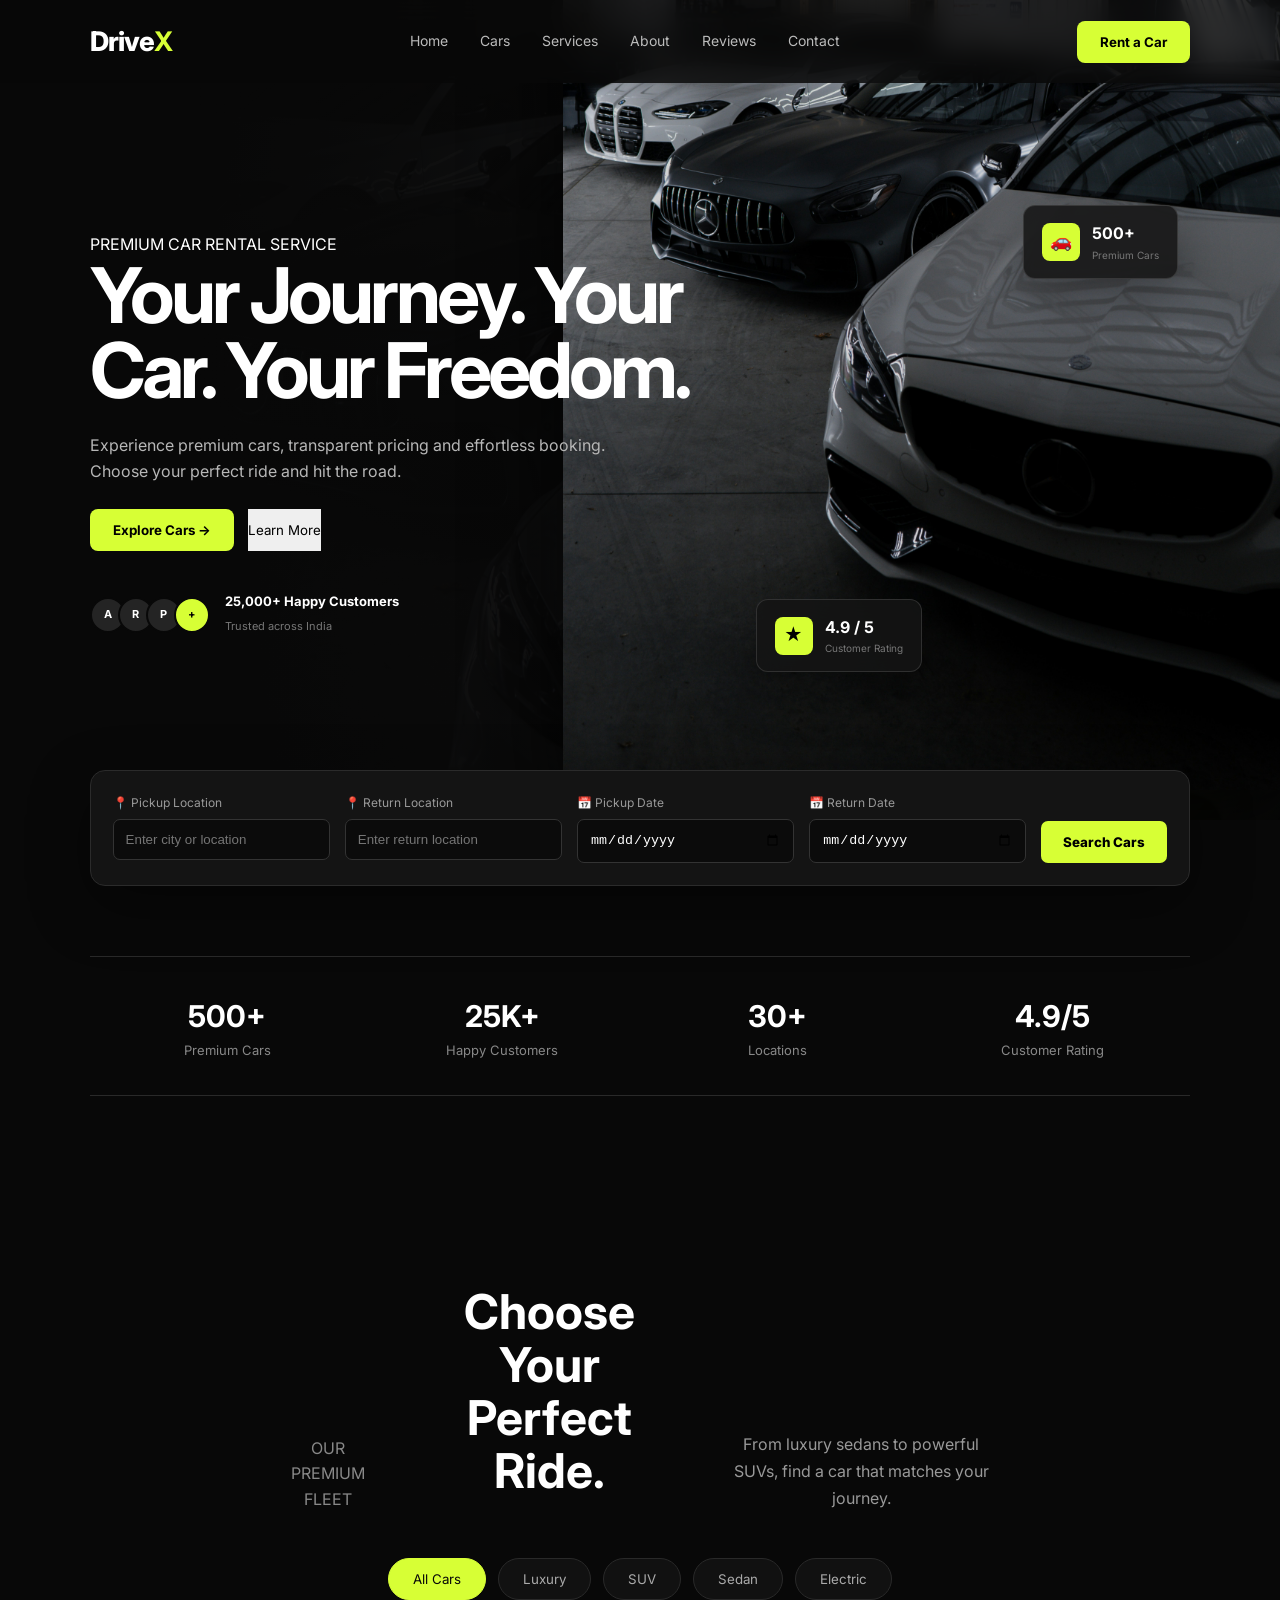
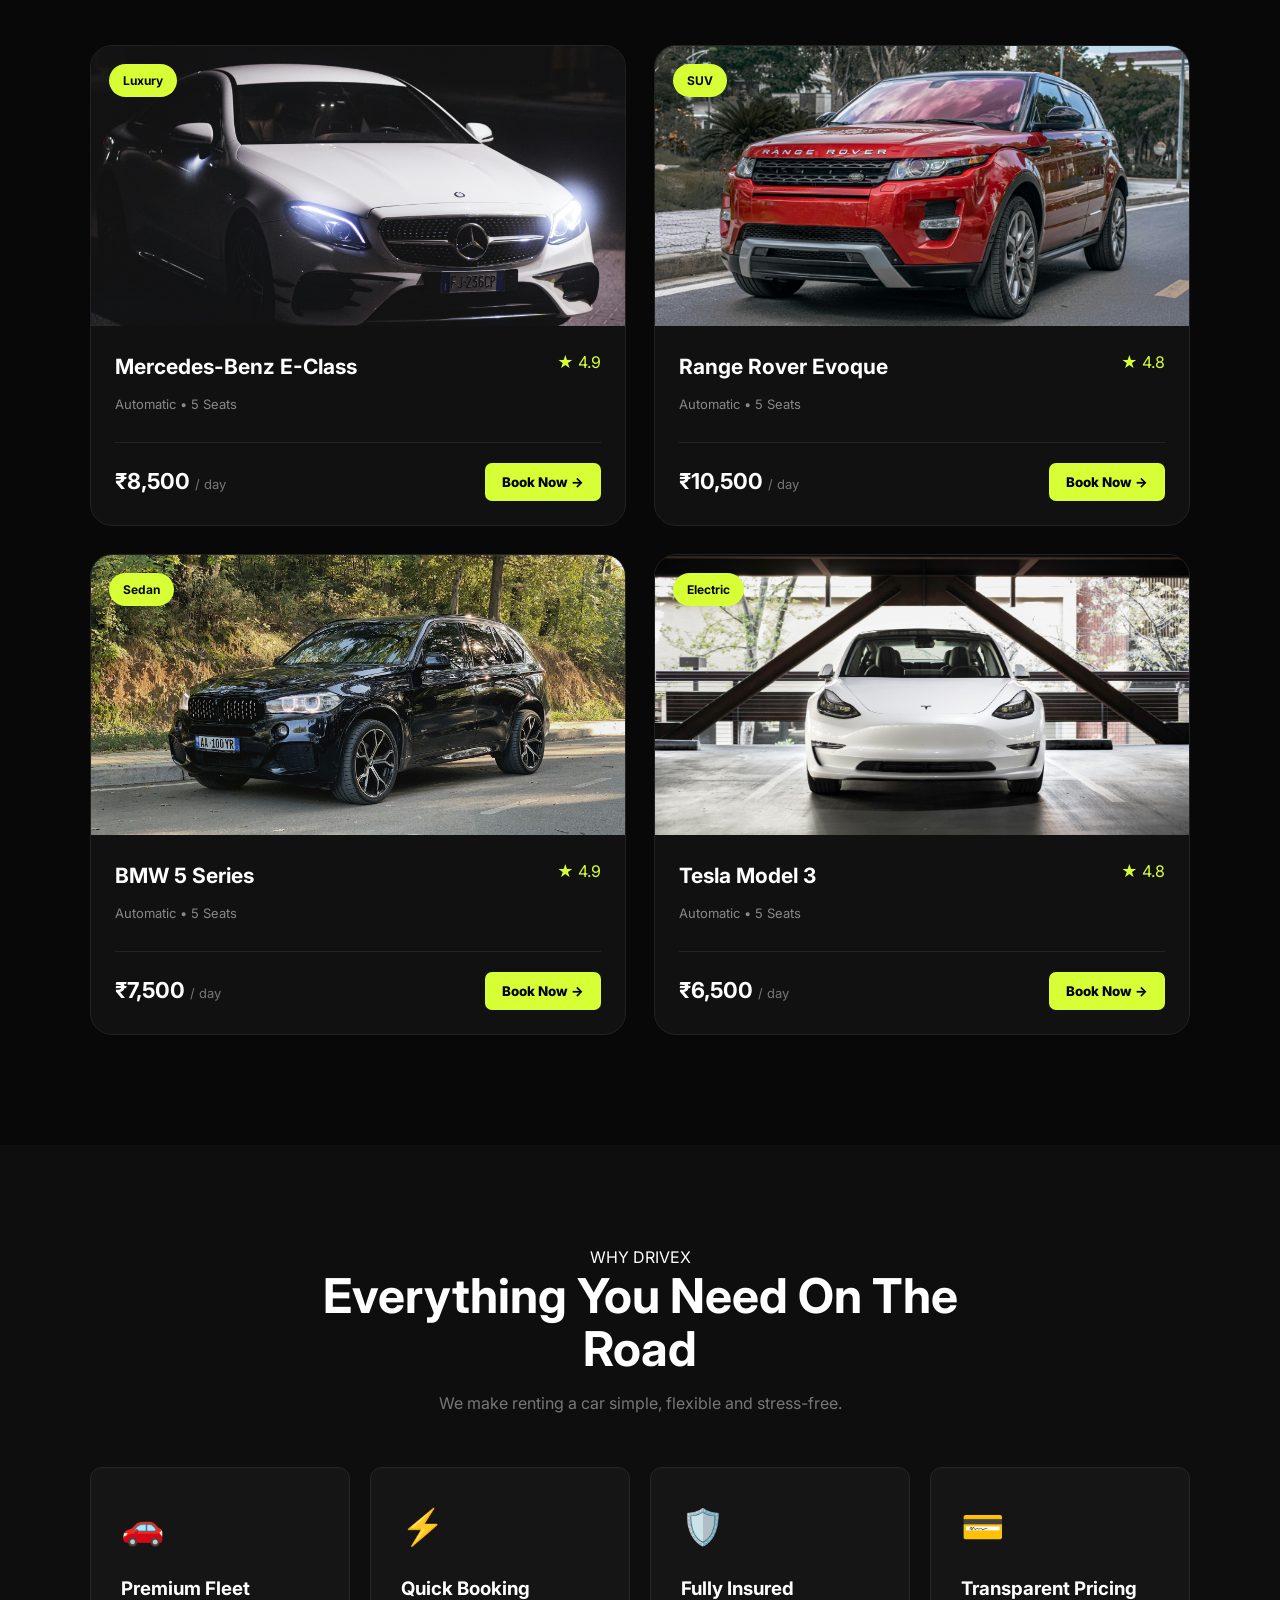
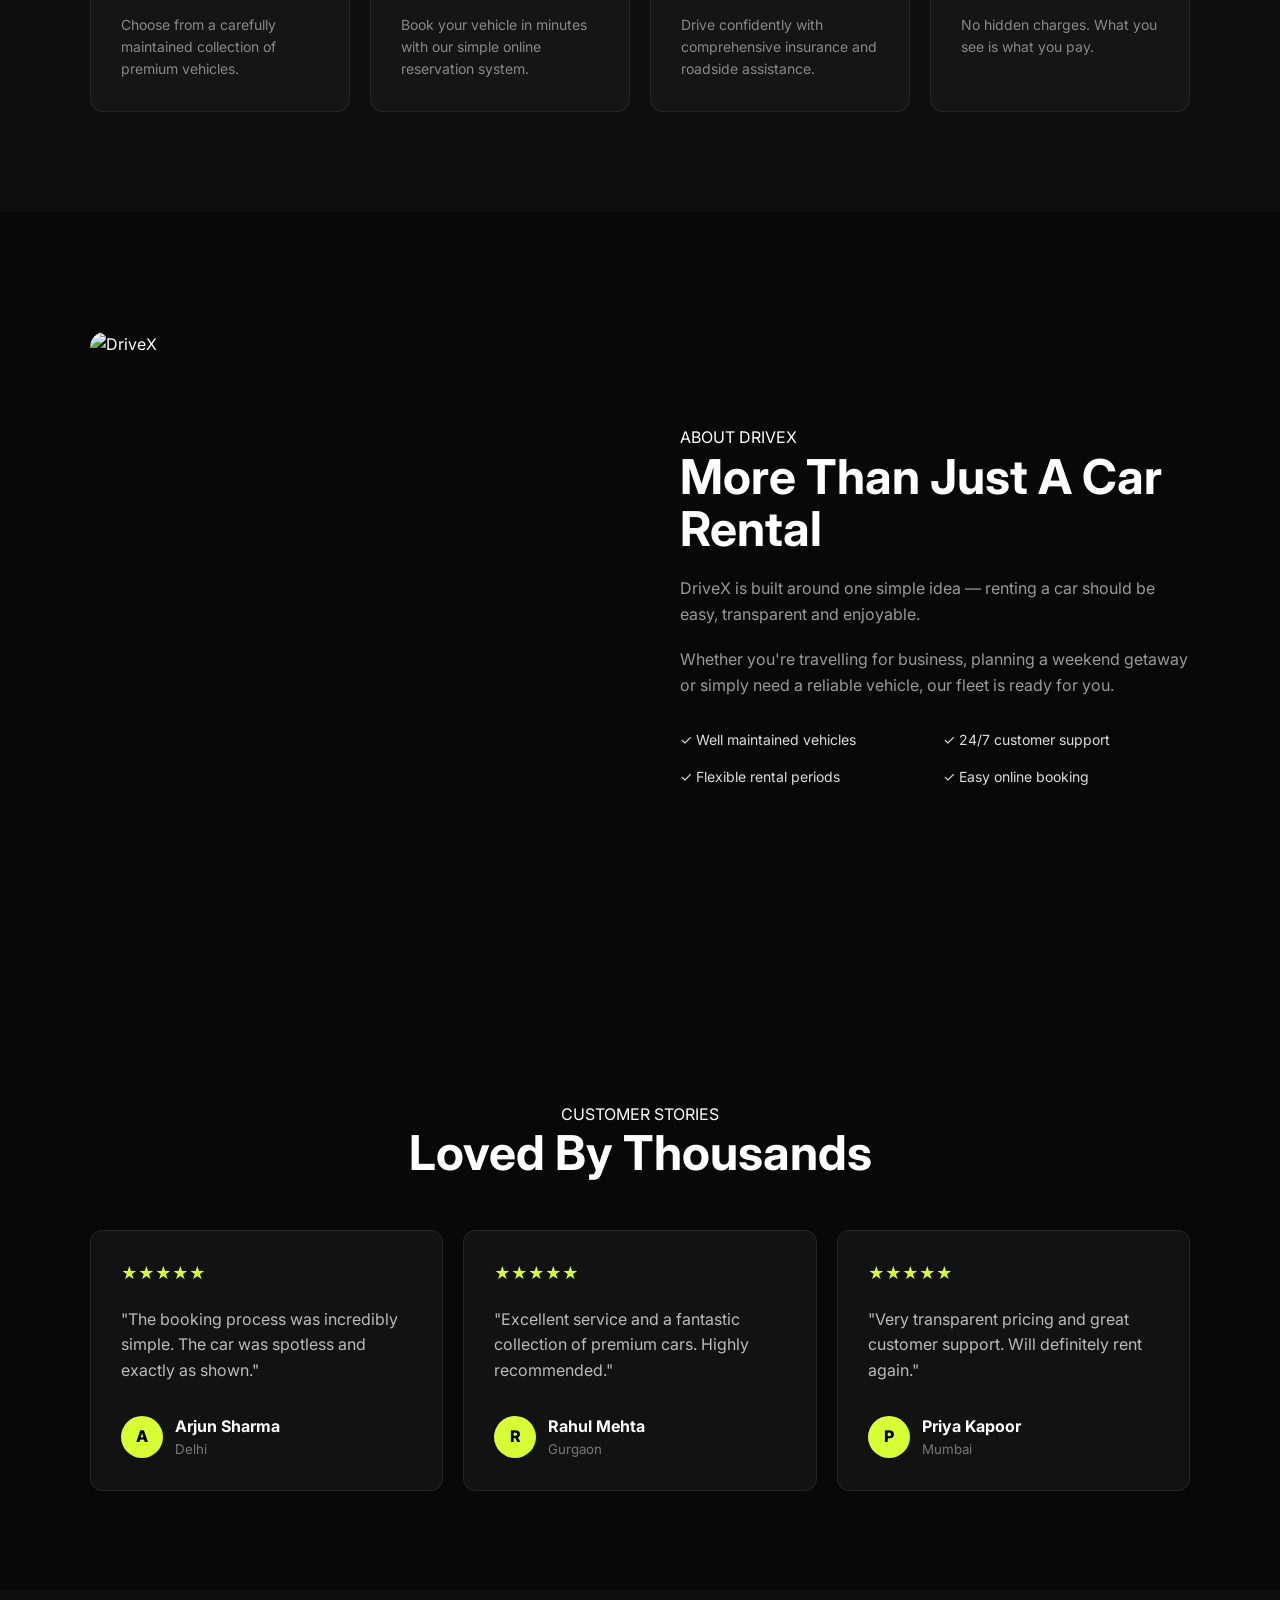
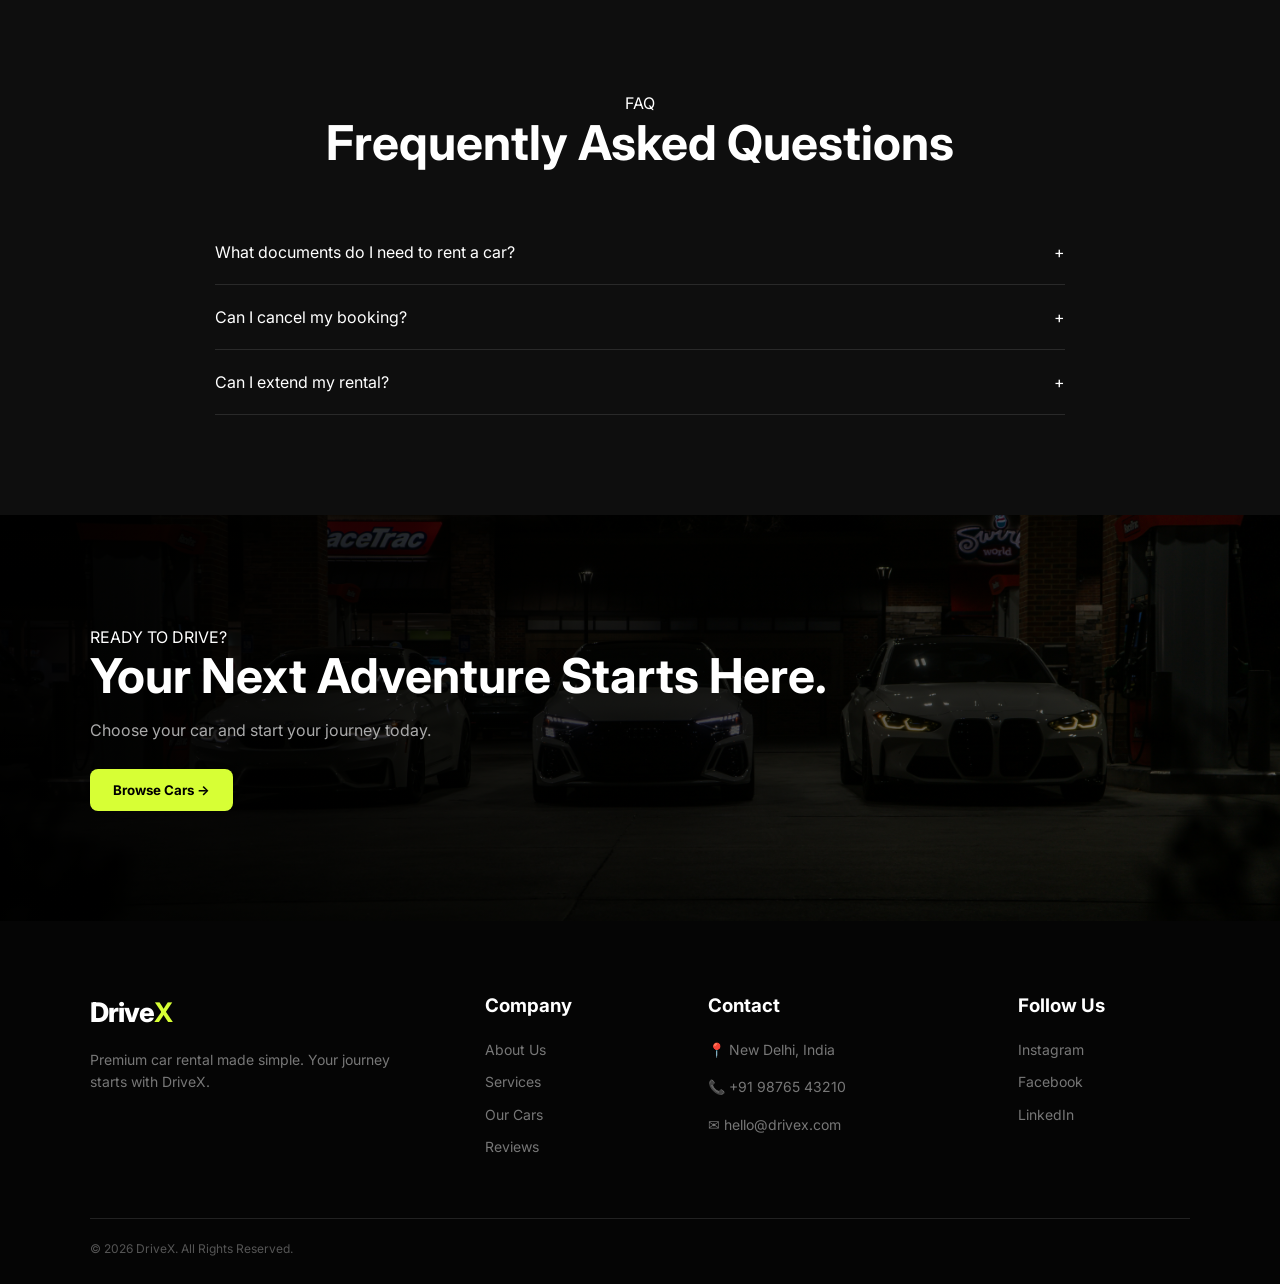
==== index.html @ 3bd1695d "My car rental website" ====
<!DOCTYPE html>
<html lang="en">
<head>
    <meta charset="UTF-8">
    <meta name="viewport" content="width=device-width, initial-scale=1.0">

    <title>DriveX - Premium Car Rental</title>

    <!-- Google Font -->
    <link rel="preconnect" href="https://fonts.googleapis.com">
    <link rel="preconnect" href="https://fonts.gstatic.com" crossorigin>
    <link href="https://fonts.googleapis.com/css2?family=Inter:wght@400;500;600;700;800&display=swap" rel="stylesheet">

    <!-- CSS -->
    <link rel="stylesheet" href="style.css">
</head>

<body>

<!-- ================= NAVBAR ================= -->

<header class="navbar">

    <div class="logo">
        <span>Drive</span><b>X</b>
    </div>

    <nav>
        <a href="#home">Home</a>
        <a href="cars.html">Cars</a>
        <a href="#services">Services</a>
        <a href="#about">About</a>
        <a href="#reviews">Reviews</a>
        <a href="#contact">Contact</a>
    </nav>

    <button class="nav-btn" onclick="scrollToCars()">
        Rent a Car
    </button>

    <div class="menu-btn" onclick="toggleMenu()">☰</div>

</header>


<!-- ================= HERO ================= -->

<section class="hero" id="home">

    <div class="hero-bg"></div>

    <div class="hero-content">

        <p class="small-heading">
            PREMIUM CAR RENTAL SERVICE
        </p>

        <h1>
            Your Journey.
            <span>Your Car.</span>
            Your Freedom.
        </h1>

        <p class="hero-text">
            Experience premium cars, transparent pricing and effortless
            booking. Choose your perfect ride and hit the road.
        </p>

        <div class="hero-buttons">

            <button class="primary-btn" onclick="scrollToCars()">
                Explore Cars →
            </button>

            <button class="secondary-btn" onclick="showAbout()">
                Learn More
            </button>

        </div>

        <div class="hero-trust">

            <div class="avatars">
                <div>A</div>
                <div>R</div>
                <div>P</div>
                <div>+</div>
            </div>

            <div>
                <strong>25,000+ Happy Customers</strong>
                <small>Trusted across India</small>
            </div>

        </div>

    </div>


    <div class="hero-car">

        <img src="images/hero-background.jpg" alt="Premium Rental Car">

        <div class="car-glow"></div>

    </div>


    <div class="floating-card available-card">

        <div class="floating-icon">🚗</div>

        <div>
            <strong>500+</strong>
            <small>Premium Cars</small>
        </div>

    </div>


    <div class="floating-card rating-card">

        <div class="rating-big">★</div>

        <div>
            <strong>4.9 / 5</strong>
            <small>Customer Rating</small>
        </div>

    </div>

</section>

<!-- ================= SEARCH BOX ================= -->

<section class="search-section">

    <div class="search-box">

        <div class="search-item">
            <label>📍 Pickup Location</label>
            <input type="text" id="pickup" placeholder="Enter city or location">
        </div>

        <div class="search-item">
            <label>📍 Return Location</label>
            <input type="text" id="returnLocation" placeholder="Enter return location">
        </div>

        <div class="search-item">
            <label>📅 Pickup Date</label>
            <input type="date" id="pickupDate">
        </div>

        <div class="search-item">
            <label>📅 Return Date</label>
            <input type="date" id="returnDate">
        </div>

        <button class="search-btn" onclick="searchCars()">
            Search Cars
        </button>

    </div>

</section>


<!-- ================= STATS ================= -->

<section class="stats">

    <div>
        <h2>500+</h2>
        <p>Premium Cars</p>
    </div>

    <div>
        <h2>25K+</h2>
        <p>Happy Customers</p>
    </div>

    <div>
        <h2>30+</h2>
        <p>Locations</p>
    </div>

    <div>
        <h2>4.9/5</h2>
        <p>Customer Rating</p>
    </div>

</section>


<!-- ================= CARS ================= -->

<section class="cars" id="cars">

    <div class="section-heading">

        <p class="small-heading">OUR PREMIUM FLEET</p>

        <h2>Choose Your Perfect Ride.</h2>

        <p>
            From luxury sedans to powerful SUVs, find a car
            that matches your journey.
        </p>

    </div>

    <!-- Filters -->

    <div class="car-filters">

        <button class="filter-btn active" onclick="filterCars('all')">
            All Cars
        </button>

        <button class="filter-btn" onclick="filterCars('luxury')">
            Luxury
        </button>

        <button class="filter-btn" onclick="filterCars('suv')">
            SUV
        </button>

        <button class="filter-btn" onclick="filterCars('sedan')">
            Sedan
        </button>

        <button class="filter-btn" onclick="filterCars('electric')">
            Electric
        </button>

    </div>


    <!-- Cars -->

    <div class="car-grid">


        <!-- Car 1 -->

        <div class="car-card" data-category="luxury">

            <div class="car-image">

                <img src="images/mercedes-benz-eclass.jpg"
                     alt="Mercedes Benz E-Class">

                <span class="car-badge">
                    Luxury
                </span>

            </div>

            <div class="car-info">

                <div class="car-title">

                    <div>
                        <h3>Mercedes-Benz E-Class</h3>
                        <span>Automatic • 5 Seats</span>
                    </div>

                    <div class="car-rating">
                        ★ 4.9
                    </div>

                </div>

                <div class="car-bottom">

                    <div class="price">
                        ₹8,500
                        <small>/ day</small>
                    </div>

                    <button
                        class="book-btn"
                        onclick="openBooking('Mercedes-Benz E-Class',8500)">
                        Book Now →
                    </button>

                </div>

            </div>

        </div>


        <!-- Car 2 -->

        <div class="car-card" data-category="suv">

            <div class="car-image">

                <img src="images/range-rover-evoque.jpg"
                     alt="Range Rover Evoque">

                <span class="car-badge">
                    SUV
                </span>

            </div>

            <div class="car-info">

                <div class="car-title">

                    <div>
                        <h3>Range Rover Evoque</h3>
                        <span>Automatic • 5 Seats</span>
                    </div>

                    <div class="car-rating">
                        ★ 4.8
                    </div>

                </div>

                <div class="car-bottom">

                    <div class="price">
                        ₹10,500
                        <small>/ day</small>
                    </div>

                    <button
                        class="book-btn"
                        onclick="openBooking('Range Rover Evoque',10500)">
                        Book Now →
                    </button>

                </div>

            </div>

        </div>


        <!-- Car 3 -->

        <div class="car-card" data-category="sedan">

            <div class="car-image">

                <img src="images/bmw-x5.jpg"
                     alt="BMW 5 Series">

                <span class="car-badge">
                    Sedan
                </span>

            </div>

            <div class="car-info">

                <div class="car-title">

                    <div>
                        <h3>BMW 5 Series</h3>
                        <span>Automatic • 5 Seats</span>
                    </div>

                    <div class="car-rating">
                        ★ 4.9
                    </div>

                </div>

                <div class="car-bottom">

                    <div class="price">
                        ₹7,500
                        <small>/ day</small>
                    </div>

                    <button
                        class="book-btn"
                        onclick="openBooking('BMW 5 Series',7500)">
                        Book Now →
                    </button>

                </div>

            </div>

        </div>


        <!-- Car 4 -->

        <div class="car-card" data-category="electric">

            <div class="car-image">

                <img src="images/tesla-model3.jpg"
                     alt="Tesla Model 3">

                <span class="car-badge">
                    Electric
                </span>

            </div>

            <div class="car-info">

                <div class="car-title">

                    <div>
                        <h3>Tesla Model 3</h3>
                        <span>Automatic • 5 Seats</span>
                    </div>

                    <div class="car-rating">
                        ★ 4.8
                    </div>

                </div>

                <div class="car-bottom">

                    <div class="price">
                        ₹6,500
                        <small>/ day</small>
                    </div>

                    <button
                        class="book-btn"
                        onclick="openBooking('Tesla Model 3',6500)">
                        Book Now →
                    </button>

                </div>

            </div>

        </div>

    </div>

</section>


<!-- ================= SERVICES ================= -->

<section class="services" id="services">

    <div class="center-heading">

        <p class="small-heading">WHY DRIVEX</p>

        <h2>
            Everything You Need
            <span>On The Road</span>
        </h2>

        <p>
            We make renting a car simple, flexible and stress-free.
        </p>

    </div>


    <div class="service-grid">

        <div class="service-card">
            <div class="service-icon">🚗</div>
            <h3>Premium Fleet</h3>
            <p>
                Choose from a carefully maintained collection
                of premium vehicles.
            </p>
        </div>

        <div class="service-card">
            <div class="service-icon">⚡</div>
            <h3>Quick Booking</h3>
            <p>
                Book your vehicle in minutes with our simple
                online reservation system.
            </p>
        </div>

        <div class="service-card">
            <div class="service-icon">🛡️</div>
            <h3>Fully Insured</h3>
            <p>
                Drive confidently with comprehensive insurance
                and roadside assistance.
            </p>
        </div>

        <div class="service-card">
            <div class="service-icon">💳</div>
            <h3>Transparent Pricing</h3>
            <p>
                No hidden charges. What you see is what
                you pay.
            </p>
        </div>

    </div>

</section>


<!-- ================= ABOUT ================= -->

<section class="about" id="about">

    <div class="about-image">

        <img src="images/main-profile.jpg" alt="DriveX">

    </div>

    <div class="about-content">

        <p class="small-heading">ABOUT DRIVEX</p>

        <h2>
            More Than Just
            <span>A Car Rental</span>
        </h2>

        <p>
            DriveX is built around one simple idea — renting a car
            should be easy, transparent and enjoyable.
        </p>

        <p>
            Whether you're travelling for business, planning a
            weekend getaway or simply need a reliable vehicle,
            our fleet is ready for you.
        </p>

        <div class="about-points">

            <div>✓ Well maintained vehicles</div>
            <div>✓ 24/7 customer support</div>
            <div>✓ Flexible rental periods</div>
            <div>✓ Easy online booking</div>

        </div>

    </div>

</section>


<!-- ================= REVIEWS ================= -->

<section class="reviews" id="reviews">

    <div class="center-heading">

        <p class="small-heading">CUSTOMER STORIES</p>

        <h2>
            Loved By
            <span>Thousands</span>
        </h2>

    </div>


    <div class="review-grid">

        <div class="review-card">

            <div class="stars">★★★★★</div>

            <p>
                "The booking process was incredibly simple.
                The car was spotless and exactly as shown."
            </p>

            <div class="review-user">
                <div class="avatar">A</div>

                <div>
                    <strong>Arjun Sharma</strong>
                    <small>Delhi</small>
                </div>
            </div>

        </div>


        <div class="review-card">

            <div class="stars">★★★★★</div>

            <p>
                "Excellent service and a fantastic collection
                of premium cars. Highly recommended."
            </p>

            <div class="review-user">
                <div class="avatar">R</div>

                <div>
                    <strong>Rahul Mehta</strong>
                    <small>Gurgaon</small>
                </div>
            </div>

        </div>


        <div class="review-card">

            <div class="stars">★★★★★</div>

            <p>
                "Very transparent pricing and great customer
                support. Will definitely rent again."
            </p>

            <div class="review-user">
                <div class="avatar">P</div>

                <div>
                    <strong>Priya Kapoor</strong>
                    <small>Mumbai</small>
                </div>
            </div>

        </div>

    </div>

</section>


<!-- ================= FAQ ================= -->

<section class="faq">

    <div class="center-heading">

        <p class="small-heading">FAQ</p>

        <h2>
            Frequently Asked
            <span>Questions</span>
        </h2>

    </div>


    <div class="faq-container">

        <div class="faq-item">

            <button onclick="toggleFAQ(this)">
                What documents do I need to rent a car?
                <span>+</span>
            </button>

            <div class="faq-answer">
                You generally need a valid driving licence,
                government ID and a valid payment method.
            </div>

        </div>


        <div class="faq-item">

            <button onclick="toggleFAQ(this)">
                Can I cancel my booking?
                <span>+</span>
            </button>

            <div class="faq-answer">
                Yes. Cancellation policies depend on the
                selected vehicle and booking plan.
            </div>

        </div>


        <div class="faq-item">

            <button onclick="toggleFAQ(this)">
                Can I extend my rental?
                <span>+</span>
            </button>

            <div class="faq-answer">
                Yes, rental periods can be extended depending
                on vehicle availability.
            </div>

        </div>

    </div>

</section>


<!-- ================= CTA ================= -->

<section class="cta">

    <div>

        <p class="small-heading">READY TO DRIVE?</p>

        <h2>
            Your Next Adventure
            <span>Starts Here.</span>
        </h2>

        <p>
            Choose your car and start your journey today.
        </p>

        <button class="primary-btn" onclick="scrollToCars()">
            Browse Cars →
        </button>

    </div>

</section>


<!-- ================= FOOTER ================= -->

<footer id="contact">

    <div class="footer-grid">

        <div>

            <div class="logo">
                <span>Drive</span><b>X</b>
            </div>

            <p>
                Premium car rental made simple.
                Your journey starts with DriveX.
            </p>

        </div>


        <div>

            <h3>Company</h3>

            <a href="#about">About Us</a>
            <a href="#services">Services</a>
            <a href="cars.html">Our Cars</a>
            <a href="#reviews">Reviews</a>

        </div>


        <div>

            <h3>Contact</h3>

            <p>📍 New Delhi, India</p>
            <p>📞 +91 98765 43210</p>
            <p>✉ hello@drivex.com</p>

        </div>


        <div>

            <h3>Follow Us</h3>

            <div class="socials">
                <span>Instagram</span>
                <span>Facebook</span>
                <span>LinkedIn</span>
            </div>

        </div>

    </div>


    <div class="copyright">

        © 2026 DriveX. All Rights Reserved.

    </div>

</footer>


<!-- ================= BOOKING MODAL ================= -->

<div class="modal" id="bookingModal">

    <!-- modal ka heading / selected car wala code -->

    <div class="booking-form">

        <!-- YAHAN mera naya form code -->

    </div>

    <!-- total price / confirm button wala code -->

</div>


<!-- JAVASCRIPT -->

<script src="script.js"></script>

</body>
</html>
---- style.css ----
/* =========================
   GLOBAL
========================= */

* {
    margin: 0;
    padding: 0;
    box-sizing: border-box;
}

html {
    scroll-behavior: smooth;
}

body {
    font-family: "Inter", sans-serif;
    background: #080808;
    color: #ffffff;
    line-height: 1.6;
}

img {
    width: 100%;
    display: block;
}

button {
    font-family: inherit;
    cursor: pointer;
    border: none;
}

a {
    text-decoration: none;
    color: inherit;
}


/* =========================
   NAVBAR
========================= */

.navbar {
    position: fixed;
    top: 0;
    left: 0;
    width: 100%;
    z-index: 1000;

    display: flex;
    align-items: center;
    justify-content: space-between;

    padding: 20px 7%;

    background: rgba(8, 8, 8, 0.8);
    backdrop-filter: blur(15px);
}

.logo {
    font-size: 27px;
    font-weight: 800;
    letter-spacing: -1px;
}

.logo b {
    color: #d7ff35;
}

.navbar nav {
    display: flex;
    gap: 32px;
}

.navbar nav a {
    font-size: 14px;
    color: #bbbbbb;
    transition: 0.3s;
}

.navbar nav a:hover {
    color: #d7ff35;
}

.nav-btn,
.primary-btn {
    background: #d7ff35;
    color: #000;
    padding: 13px 23px;
    border-radius: 8px;
    font-weight: 700;
    transition: 0.3s;
}

.nav-btn:hover,
.primary-btn:hover {
    transform: translateY(-3px);
    box-shadow: 0 10px 30px rgba(215,255,53,0.2);
}

.menu-btn {
    display: none;
    font-size: 25px;
}


/* =========================
   PREMIUM HERO UPDATE
========================= */

.hero {
    min-height: 820px;
    position: relative;
    overflow: hidden;

    display: flex;
    align-items: center;

    padding: 150px 7% 100px;

    background: #080808;
}

.hero-bg {
    position: absolute;
    inset: 0;

    background:
        linear-gradient(
            90deg,
            #080808 15%,
            rgba(8,8,8,0.90) 42%,
            rgba(8,8,8,0.25) 75%,
            rgba(8,8,8,0.8)
        ),
        url("images/hero-background.jpg");

    background-size: cover;
    background-position: center;

    opacity: 0.55;

    z-index: 0;
}

.hero-content {
    position: relative;
    z-index: 5;

    width: 55%;
    max-width: 700px;
}

.hero h1 {
    font-size: clamp(50px, 6vw, 82px);
    line-height: 0.98;
    letter-spacing: -4px;
    margin-bottom: 25px;
}

.hero-text {
    max-width: 550px;
    margin: 25px 0;
    color: #b7b7b7;
    font-size: 16px;
}

.hero-buttons {
    display: flex;
    gap: 14px;
}

.hero-trust {
    display: flex;
    align-items: center;
    gap: 15px;
    margin-top: 40px;
}

.avatars {
    display: flex;
}

.avatars div {
    width: 36px;
    height: 36px;

    display: grid;
    place-items: center;

    border-radius: 50%;

    background: #242424;

    border: 2px solid #080808;

    margin-left: -8px;

    color: white;

    font-size: 11px;
    font-weight: 700;
}

.avatars div:first-child {
    margin-left: 0;
}

.avatars div:last-child {
    background: #d7ff35;
    color: #000;
}

.hero-trust strong {
    display: block;
    font-size: 13px;
}

.hero-trust small {
    color: #777;
    font-size: 11px;
}


/* BIG CAR */

.hero-car {
    position: absolute;

    right: -2%;
    bottom: 30px;

    width: 58%;

    z-index: 2;
}

.hero-car img {
    width: 100%;
    object-fit: contain;

    filter:
        drop-shadow(0 35px 45px rgba(0,0,0,0.8));

    animation: carFloat 5s ease-in-out infinite;
}

@keyframes carFloat {

    0% {
        transform: translateY(0);
    }

    50% {
        transform: translateY(-12px);
    }

    100% {
        transform: translateY(0);
    }

}


/* CAR GLOW */

.car-glow {
    position: absolute;

    width: 70%;
    height: 100px;

    bottom: 5px;
    left: 15%;

    background: #d7ff35;

    filter: blur(70px);

    opacity: 0.12;

    z-index: -1;
}


/* FLOATING CARDS */

.floating-card {
    position: absolute;
    z-index: 10;

    display: flex;
    align-items: center;
    gap: 12px;

    padding: 15px 18px;

    background: rgba(20,20,20,0.85);

    border: 1px solid rgba(255,255,255,0.12);

    backdrop-filter: blur(15px);

    border-radius: 12px;

    box-shadow: 0 20px 50px rgba(0,0,0,0.35);
}

.floating-card strong {
    display: block;
    font-size: 16px;
}

.floating-card small {
    display: block;
    color: #777;
    font-size: 10px;
}

.floating-icon {
    width: 38px;
    height: 38px;

    display: grid;
    place-items: center;

    background: #d7ff35;

    border-radius: 8px;

    font-size: 18px;
}

.available-card {
    right: 8%;
    top: 25%;

    animation: floatCard 4s ease-in-out infinite;
}

.rating-card {
    right: 28%;
    bottom: 18%;

    animation: floatCard 4s 1s ease-in-out infinite;
}

.rating-big {
    width: 38px;
    height: 38px;

    display: grid;
    place-items: center;

    background: #d7ff35;

    color: #000;

    border-radius: 8px;

    font-size: 18px;
}

@keyframes floatCard {

    0% {
        transform: translateY(0);
    }

    50% {
        transform: translateY(-8px);
    }

    100% {
        transform: translateY(0);
    }

}


/* MOBILE */

@media (max-width: 900px) {

    .hero {
        min-height: 900px;
        align-items: flex-start;
        padding-top: 130px;
    }

    .hero-content {
        width: 100%;
    }

    .hero-car {
        width: 90%;
        right: -15%;
        bottom: 40px;
    }

    .available-card {
        right: 5%;
        top: 55%;
    }

    .rating-card {
        left: 5%;
        right: auto;
        bottom: 12%;
    }

}

@media (max-width: 600px) {

    .hero {
        min-height: 850px;
    }

    .hero h1 {
        font-size: 48px;
        letter-spacing: -3px;
    }

    .hero-car {
        width: 110%;
        right: -25%;
        bottom: 70px;
    }

    .floating-card {
        padding: 10px 12px;
    }

    .available-card {
        top: 53%;
    }

    .rating-card {
        bottom: 9%;
    }

}   


/* =========================
   SEARCH
========================= */

.search-section {
    padding: 0 7%;
    margin-top: -50px;
    position: relative;
    z-index: 10;
}

.search-box {
    display: grid;
    grid-template-columns: 1fr 1fr 1fr 1fr auto;
    gap: 15px;

    padding: 22px;

    background: #141414;
    border: 1px solid #2b2b2b;
    border-radius: 15px;

    box-shadow: 0 20px 60px rgba(0,0,0,0.4);
}

.search-item label {
    display: block;
    font-size: 12px;
    color: #999;
    margin-bottom: 7px;
}

.search-item input {
    width: 100%;
    padding: 12px;

    border: 1px solid #333;
    border-radius: 7px;

    background: #0b0b0b;
    color: white;
    outline: none;
}

.search-item input:focus {
    border-color: #d7ff35;
}

.search-btn {
    align-self: end;

    padding: 13px 22px;

    border-radius: 7px;

    background: #d7ff35;
    font-weight: 800;
}


/* =========================
   STATS
========================= */

.stats {
    display: grid;
    grid-template-columns: repeat(4, 1fr);

    margin: 70px 7%;

    padding: 35px 0;

    border-top: 1px solid #292929;
    border-bottom: 1px solid #292929;
}

.stats div {
    text-align: center;
}

.stats h2 {
    font-size: 30px;
}

.stats p {
    color: #888;
    font-size: 13px;
}


/* =========================
   CARS
========================= */

.cars-section,
.services,
.reviews,
.faq {
    padding: 100px 7%;
}

.section-heading {
    display: flex;
    justify-content: space-between;
    gap: 50px;
    align-items: end;
    margin-bottom: 45px;
}

.section-heading h2,
.center-heading h2,
.about-content h2,
.cta h2 {
    font-size: 48px;
    line-height: 1.1;
}

.section-heading > p {
    max-width: 400px;
    color: #888;
}

.filters {
    display: flex;
    gap: 10px;
    margin-bottom: 30px;
    flex-wrap: wrap;
}

.filter {
    padding: 10px 18px;
    background: #171717;
    color: #aaa;
    border: 1px solid #292929;
    border-radius: 30px;
}

.filter.active,
.filter:hover {
    background: #d7ff35;
    color: #000;
}


/* =========================
   CAR GRID
========================= */

.car-grid {
    display: grid;
    grid-template-columns: repeat(2, 1fr);
    gap: 25px;
}

.car-card {
    overflow: hidden;
    background: #121212;
    border: 1px solid #252525;
    border-radius: 15px;
    transition: 0.3s;
}

.car-card:hover {
    transform: translateY(-7px);
    border-color: #3d3d3d;
}

.car-image {
    height: 290px;
    position: relative;
    overflow: hidden;
}

.car-image img {
    width: 100%;
    height: 100%;
    object-fit: cover;
    transition: 0.5s;
}

.car-card:hover .car-image img {
    transform: scale(1.05);
}

.badge {
    position: absolute;
    top: 15px;
    left: 15px;

    padding: 6px 10px;

    background: #d7ff35;
    color: #000;

    font-size: 10px;
    font-weight: 800;

    border-radius: 5px;
}

.electric-badge {
    background: #68f5a4;
}

.car-info {
    padding: 23px;
}

.car-title {
    display: flex;
    justify-content: space-between;
    gap: 15px;
}

.car-title h3 {
    font-size: 20px;
}

.car-title p {
    color: #777;
    font-size: 13px;
}

.rating {
    color: #d7ff35;
    white-space: nowrap;
}

.car-details {
    display: flex;
    gap: 15px;
    margin: 22px 0;

    color: #999;
    font-size: 12px;

    flex-wrap: wrap;
}

.car-bottom {
    display: flex;
    justify-content: space-between;
    align-items: center;

    border-top: 1px solid #272727;
    padding-top: 18px;
}

.car-bottom strong {
    font-size: 22px;
}

.car-bottom small {
    color: #777;
}

.car-bottom button,
.confirm-btn {
    background: #d7ff35;
    color: #000;
    font-weight: 800;
    padding: 11px 17px;
    border-radius: 7px;
}


/* =========================
   CENTER HEADING
========================= */

.center-heading {
    text-align: center;
    max-width: 650px;
    margin: 0 auto 50px;
}

.center-heading > p:last-child {
    color: #777;
    margin-top: 15px;
}


/* =========================
   SERVICES
========================= */

.services {
    background: #0e0e0e;
}

.service-grid {
    display: grid;
    grid-template-columns: repeat(4, 1fr);
    gap: 20px;
}

.service-card {
    padding: 30px;

    background: #151515;
    border: 1px solid #262626;

    border-radius: 12px;

    transition: 0.3s;
}

.service-card:hover {
    transform: translateY(-5px);
}

.service-icon {
    font-size: 35px;
    margin-bottom: 20px;
}

.service-card h3 {
    margin-bottom: 10px;
}

.service-card p {
    color: #888;
    font-size: 14px;
}


/* =========================
   ABOUT
========================= */

.about {
    display: grid;
    grid-template-columns: 1fr 1fr;
    gap: 80px;

    padding: 120px 7%;
    align-items: center;
}

.about-image {
    height: 550px;
    overflow: hidden;
    border-radius: 15px;
}

.about-image img {
    height: 100%;
    object-fit: cover;
}

.about-content > p:not(.small-heading) {
    color: #999;
    margin: 20px 0;
}

.about-points {
    display: grid;
    grid-template-columns: 1fr 1fr;
    gap: 15px;

    margin-top: 30px;

    color: #ddd;
    font-size: 14px;
}


/* =========================
   REVIEWS
========================= */

.review-grid {
    display: grid;
    grid-template-columns: repeat(3, 1fr);
    gap: 20px;
}

.review-card {
    padding: 30px;

    background: #121212;
    border: 1px solid #262626;
    border-radius: 12px;
}

.stars {
    color: #d7ff35;
    margin-bottom: 20px;
}

.review-card > p {
    color: #bbb;
    margin-bottom: 30px;
}

.review-user {
    display: flex;
    align-items: center;
    gap: 12px;
}

.avatar {
    width: 42px;
    height: 42px;

    display: grid;
    place-items: center;

    border-radius: 50%;
    background: #d7ff35;
    color: #000;
    font-weight: 800;
}

.review-user small {
    display: block;
    color: #777;
}


/* =========================
   FAQ
========================= */

.faq {
    background: #0e0e0e;
}

.faq-container {
    max-width: 850px;
    margin: auto;
}

.faq-item {
    border-bottom: 1px solid #292929;
}

.faq-item button {
    width: 100%;

    padding: 22px 0;

    display: flex;
    justify-content: space-between;

    background: transparent;
    color: white;

    text-align: left;
    font-size: 16px;
}

.faq-answer {
    display: none;
    color: #888;
    padding-bottom: 20px;
}

.faq-item.open .faq-answer {
    display: block;
}

.faq-item.open button span {
    transform: rotate(45deg);
}


/* =========================
   CTA
========================= */

.cta {
    padding: 110px 7%;

    background:
        linear-gradient(
            90deg,
            rgba(0,0,0,.95),
            rgba(0,0,0,.45)
        ),
        url("images/hero-car.jpg");

    background-size: cover;
    background-position: center;
}

.cta p:not(.small-heading) {
    color: #aaa;
    margin: 15px 0 25px;
}


/* =========================
   FOOTER
========================= */

footer {
    padding: 70px 7% 25px;
    background: #050505;
}

.footer-grid {
    display: grid;
    grid-template-columns: 2fr 1fr 1.5fr 1fr;
    gap: 50px;
}

.footer-grid > div > p {
    color: #777;
    margin-top: 15px;
    max-width: 320px;
}

.footer-grid h3 {
    margin-bottom: 18px;
}

.footer-grid a {
    display: block;
    color: #777;
    margin-bottom: 10px;
    font-size: 14px;
}

.footer-grid a:hover {
    color: #d7ff35;
}

.footer-grid p {
    font-size: 14px;
}

.socials {
    display: flex;
    flex-direction: column;
    gap: 10px;
    color: #777;
    font-size: 14px;
}

.copyright {
    border-top: 1px solid #222;
    margin-top: 50px;
    padding-top: 20px;
    color: #555;
    font-size: 12px;
}


/* =========================
   MODAL
========================= */

.modal {
    display: none;

    position: fixed;
    inset: 0;

    z-index: 2000;

    background: rgba(0,0,0,0.8);

    backdrop-filter: blur(8px);

    place-items: center;

    padding: 20px;
}

.modal.show {
    display: grid;
}

.modal-box {
    position: relative;

    width: 100%;
    max-width: 500px;

    padding: 35px;

    background: #151515;
    border: 1px solid #303030;
    border-radius: 15px;
}

.modal-box h2 {
    margin-bottom: 25px;
}

.close-btn {
    position: absolute;
    top: 15px;
    right: 18px;

    background: transparent;
    color: white;

    font-size: 28px;
}

.booking-form {
    display: grid;
    gap: 12px;
}

.booking-form input {
    padding: 13px;

    background: #090909;
    border: 1px solid #333;

    color: white;

    border-radius: 7px;

    outline: none;
}

.total {
    display: flex;
    justify-content: space-between;

    padding: 20px 0;
    margin: 20px 0;

    border-top: 1px solid #2b2b2b;
    border-bottom: 1px solid #2b2b2b;
}

.total strong {
    color: #d7ff35;
    font-size: 22px;
}

.confirm-btn {
    width: 100%;
}


/* =========================
   RESPONSIVE
========================= */

@media (max-width: 1000px) {

    .navbar nav {
        display: none;
    }

    .menu-btn {
        display: block;
    }

    .search-box {
        grid-template-columns: 1fr 1fr;
    }

    .search-btn {
        width: 100%;
    }

    .service-grid {
        grid-template-columns: 1fr 1fr;
    }

    .review-grid {
        grid-template-columns: 1fr;
    }

    .footer-grid {
        grid-template-columns: 1fr 1fr;
    }

}


@media (max-width: 700px) {

    .navbar {
        padding: 17px 5%;
    }

    .nav-btn {
        display: none;
    }

    .hero {
        padding: 130px 5% 100px;
    }

    .hero h1 {
        font-size: 52px;
    }

    .search-section {
        padding: 0 5%;
    }

    .search-box {
        grid-template-columns: 1fr;
    }

    .stats {
        grid-template-columns: 1fr 1fr;
        gap: 30px;
        margin: 50px 5%;
    }

    .cars-section,
    .services,
    .reviews,
    .faq {
        padding: 80px 5%;
    }

    .section-heading {
        display: block;
    }

    .section-heading h2,
    .center-heading h2,
    .about-content h2,
    .cta h2 {
        font-size: 38px;
    }

    .section-heading > p {
        margin-top: 20px;
    }

    .car-grid {
        grid-template-columns: 1fr;
    }

    .service-grid {
        grid-template-columns: 1fr;
    }

    .about {
        grid-template-columns: 1fr;
        padding: 80px 5%;
        gap: 40px;
    }

    .about-image {
        height: 350px;
    }

    .about-points {
        grid-template-columns: 1fr;
    }

    .footer-grid {
        grid-template-columns: 1fr;
    }

}

/* ==============================
   PREMIUM CAR FLEET
============================== */

.cars {
    padding: 110px 7%;
    background: #080808;
}

.section-heading {
    max-width: 700px;
    margin: 0 auto 45px;
    text-align: center;
}

.section-heading h2 {
    font-size: 48px;
    margin: 10px 0 15px;
}

.section-heading > p:last-child {
    color: #999;
    line-height: 1.7;
}

.car-filters {
    display: flex;
    justify-content: center;
    gap: 12px;
    margin-bottom: 45px;
    flex-wrap: wrap;
}

.filter-btn {
    padding: 12px 24px;
    border: 1px solid #292929;
    background: #111;
    color: #aaa;
    border-radius: 30px;
    cursor: pointer;
    transition: 0.3s;
}

.filter-btn:hover,
.filter-btn.active {
    background: #d7ff35;
    color: #080808;
    border-color: #d7ff35;
}

.car-grid {
    display: grid;
    grid-template-columns: repeat(2, 1fr);
    gap: 28px;
}

.car-card {
    background: #111;
    border: 1px solid #222;
    border-radius: 22px;
    overflow: hidden;
    transition: 0.4s;
}

.car-card:hover {
    transform: translateY(-8px);
    border-color: #d7ff35;
}

.car-image {
    height: 280px;
    position: relative;
    overflow: hidden;
}

.car-image img {
    width: 100%;
    height: 100%;
    object-fit: cover;
    transition: 0.5s;
}

.car-card:hover .car-image img {
    transform: scale(1.06);
}

.car-badge {
    position: absolute;
    top: 18px;
    left: 18px;
    background: #d7ff35;
    color: #080808;
    padding: 7px 14px;
    border-radius: 20px;
    font-size: 12px;
    font-weight: 700;
}

.car-info {
    padding: 24px;
}

.car-title {
    display: flex;
    justify-content: space-between;
    gap: 20px;
}

.car-title h3 {
    margin: 0 0 8px;
    font-size: 21px;
}

.car-title span {
    color: #888;
    font-size: 13px;
}

.car-rating {
    color: #d7ff35;
    white-space: nowrap;
}

.car-bottom {
    margin-top: 25px;
    padding-top: 20px;
    border-top: 1px solid #252525;

    display: flex;
    justify-content: space-between;
    align-items: center;
}

.price {
    font-size: 22px;
    font-weight: 700;
}

.price small {
    color: #777;
    font-size: 13px;
    font-weight: 400;
}

.book-btn {
    border: none;
    background: #d7ff35;
    color: #080808;
    padding: 12px 20px;
    border-radius: 10px;
    font-weight: 700;
    cursor: pointer;
    transition: 0.3s;
}

.book-btn:hover {
    transform: translateY(-2px);
}


/* Mobile */

@media (max-width: 768px) {

    .section-heading h2 {
        font-size: 34px;
    }

    .car-grid {
        grid-template-columns: 1fr;
    }

    .car-image {
        height: 240px;
    }

}
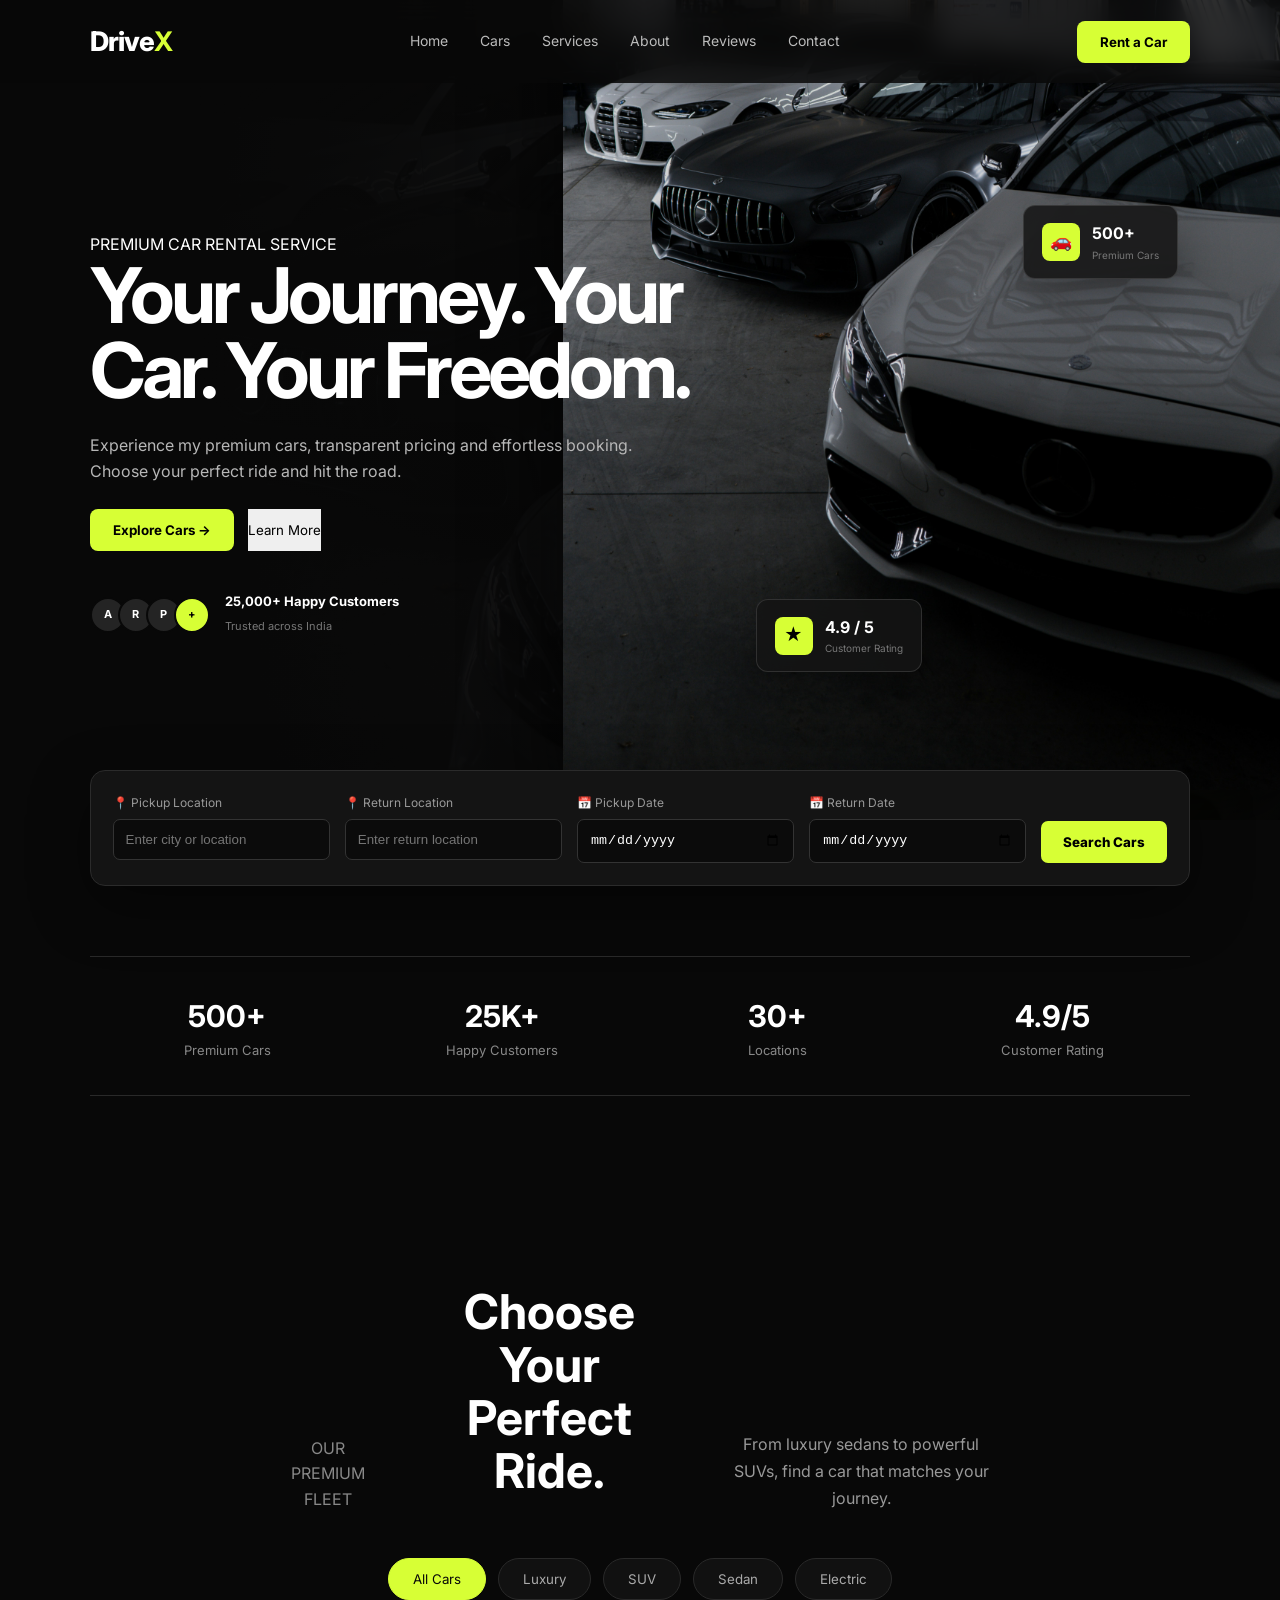
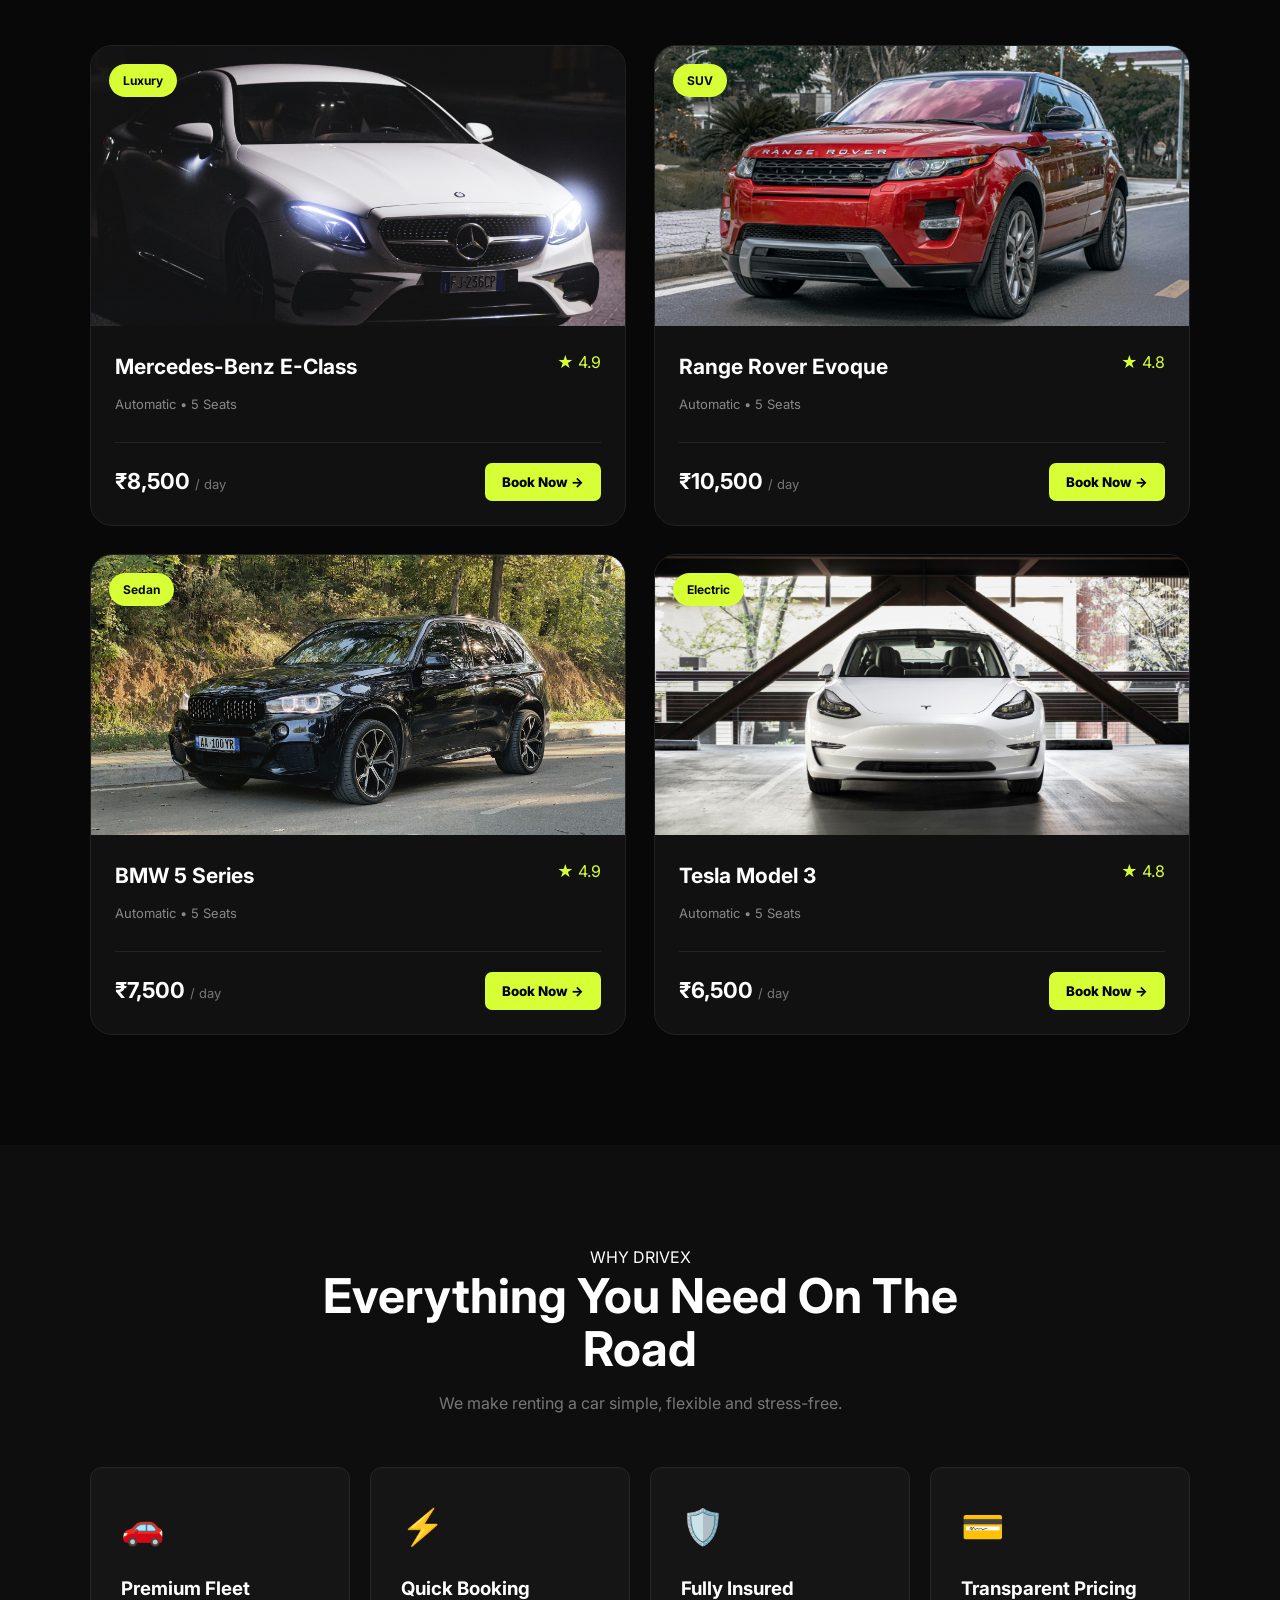
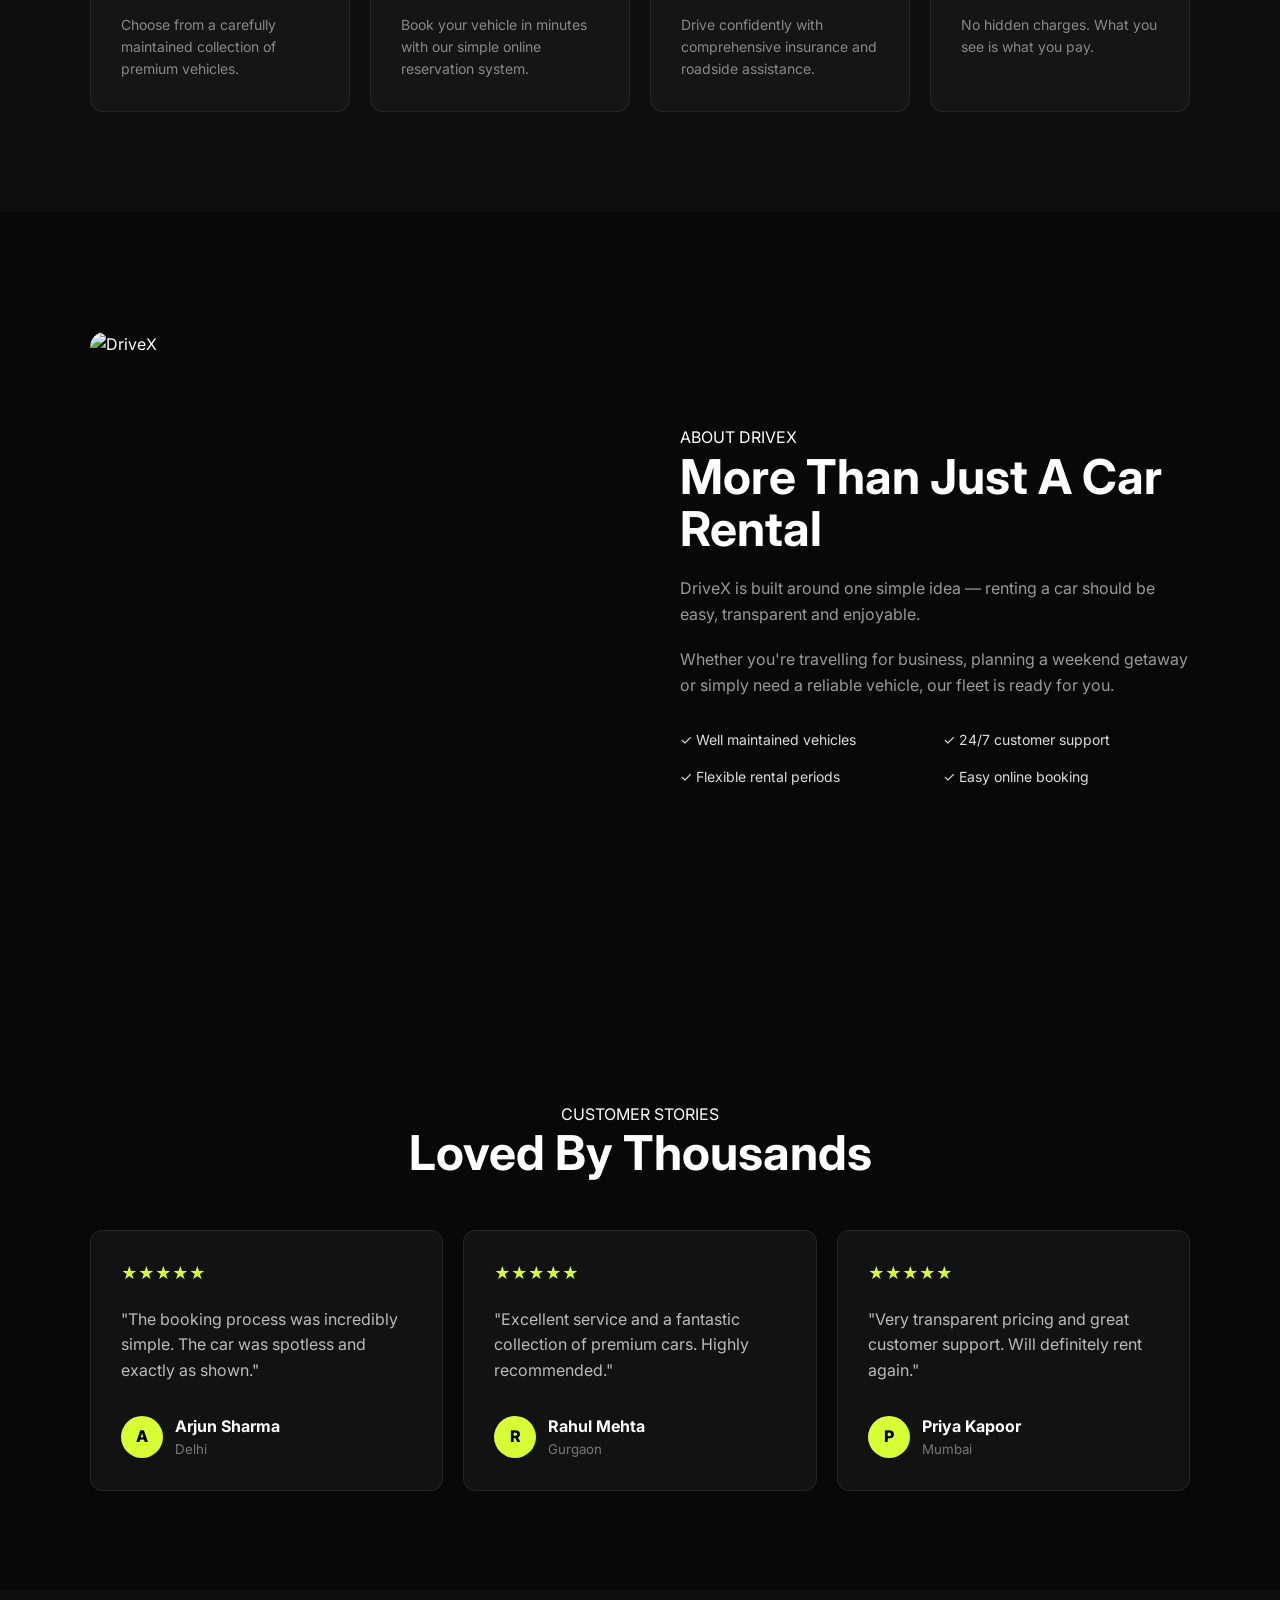
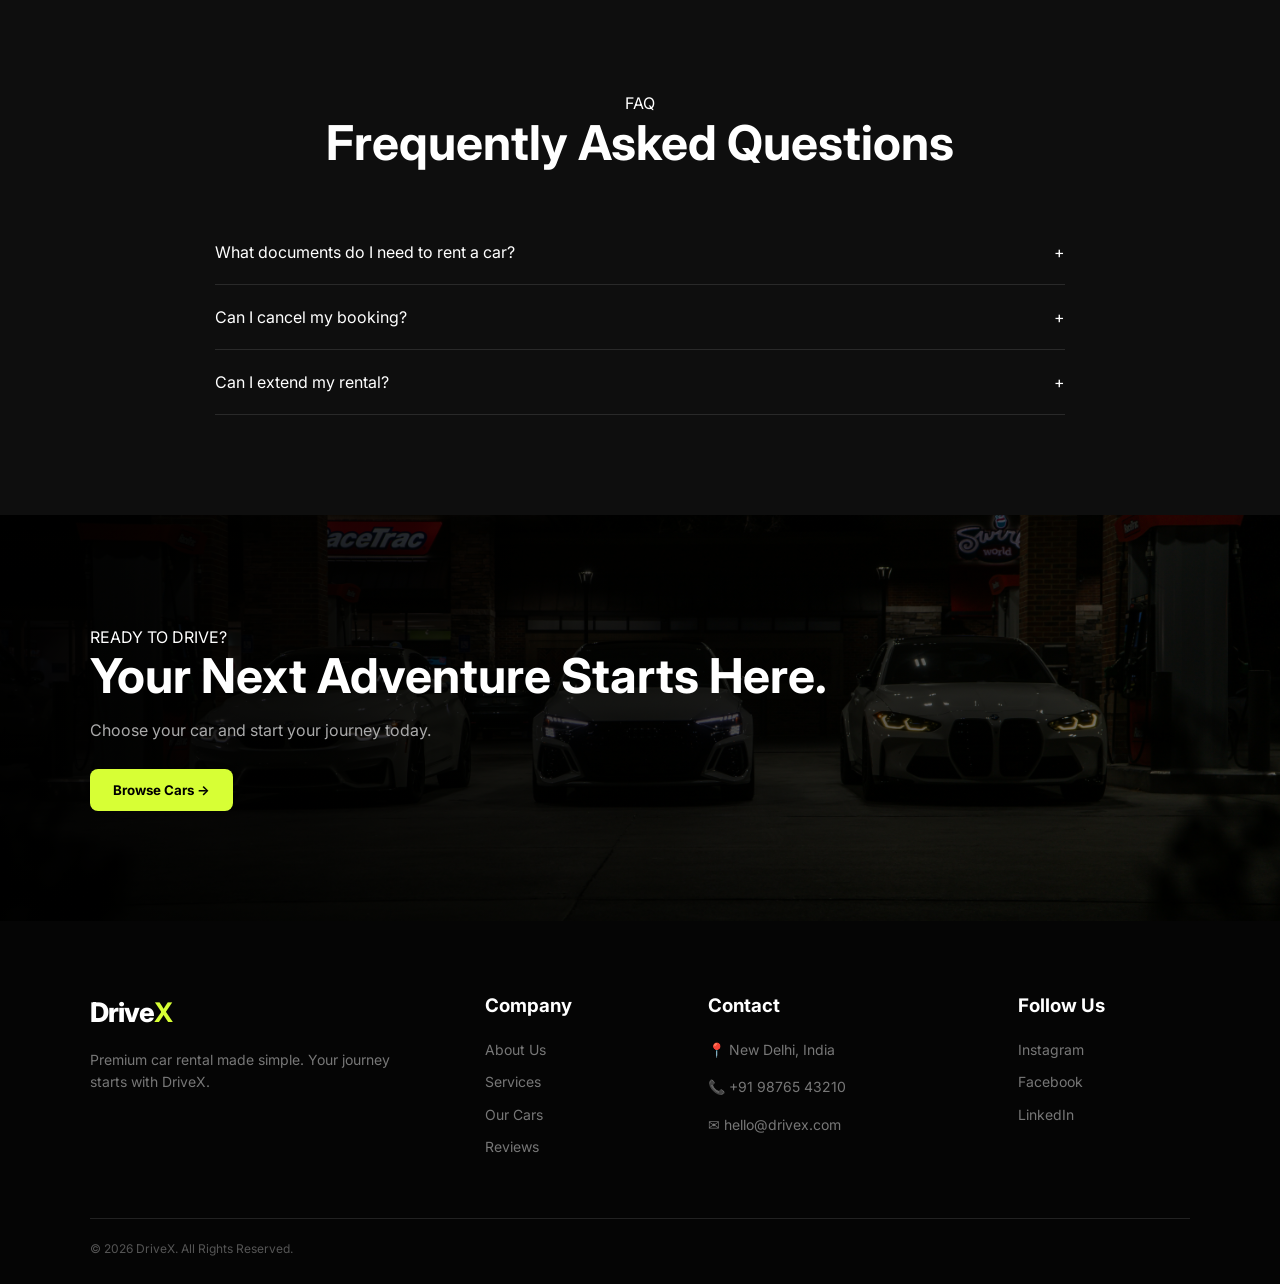
==== commit 778b0582: "update page" ====
--- a/index.html
+++ b/index.html
@@ -62,7 +62,7 @@
         </h1>
 
         <p class="hero-text">
-            Experience premium cars, transparent pricing and effortless
+            Experience my premium cars, transparent pricing and effortless
             booking. Choose your perfect ride and hit the road.
         </p>
 
